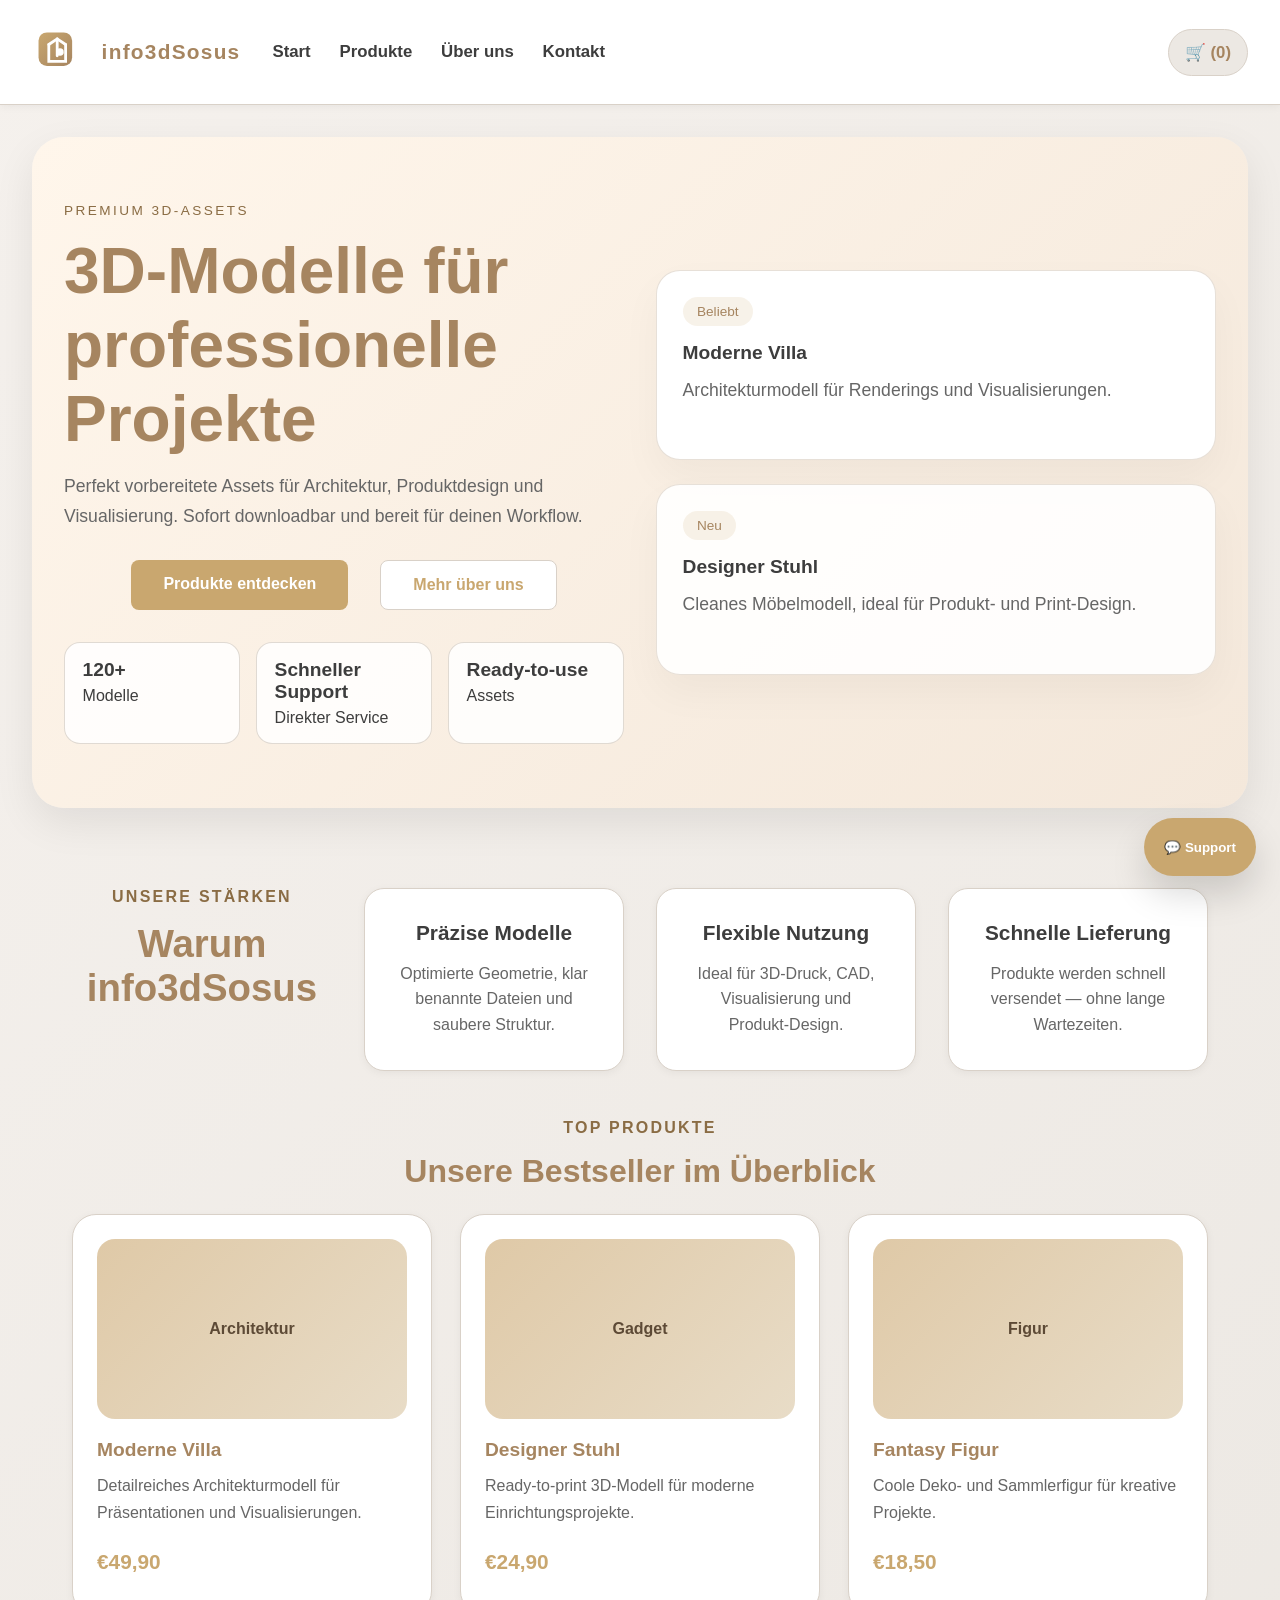
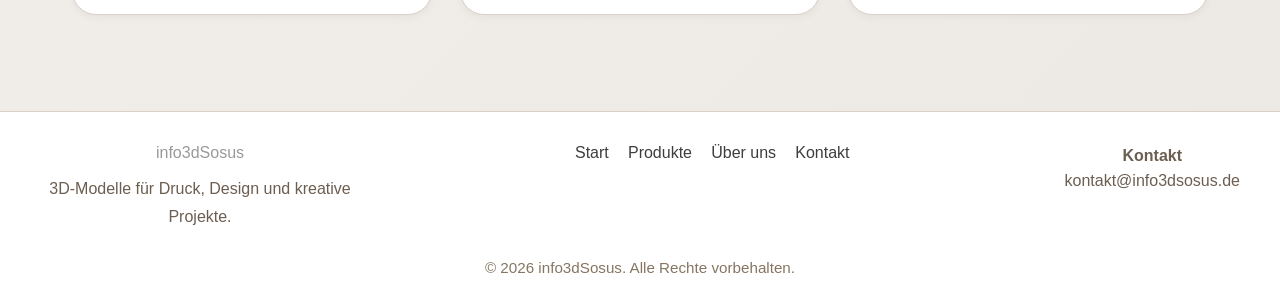
==== 3d-shop/index.html @ 2a109476 "V1.1 Erste Uploud" ====
<!DOCTYPE html>
<html lang="de">
<head>
  <meta charset="UTF-8" />
  <meta name="viewport" content="width=device-width, initial-scale=1.0" />
  <title>info3dSosus - 3D Shop</title>
  <link rel="stylesheet" href="styles.css" />
</head>
<body>
  <header class="site-header">
    <a href="./index.html" class="logo">
      <img src="logo.svg" alt="info3dSosus Logo" class="logo-image" />
      <span>info3dSosus</span>
    </a>
    <nav>
      <a href="./index.html">Start</a>
      <a href="./produkte.html">Produkte</a>
      <a href="./about.html">Über uns</a>
      <a href="./kontakt.html">Kontakt</a>
      <a href="./warenkorb.html" class="cart-link">🛒 (<span id="cart-count">0</span>)</a>
    </nav>
  </header>

  <section class="hero">
    <div class="hero-grid">
      <div class="hero-copy">
        <span class="eyebrow">Premium 3D-Assets</span>
        <h1>3D-Modelle für professionelle Projekte</h1>
        <p>Perfekt vorbereitete Assets für Architektur, Produktdesign und Visualisierung. Sofort downloadbar und bereit für deinen Workflow.</p>
        <div class="hero-actions">
          <a class="button" href="./produkte.html">Produkte entdecken</a>
          <a class="button-secondary" href="./about.html">Mehr über uns</a>
        </div>
        <div class="hero-stats">
          <div>
            <strong>120+</strong>
            <span>Modelle</span>
          </div>
          <div>
            <strong>Schneller Support</strong>
            <span>Direkter Service</span>
          </div>
          <div>
            <strong>Ready-to-use</strong>
            <span>Assets</span>
          </div>
        </div>
      </div>
      <div class="hero-showcase">
        <div class="hero-panel">
          <span class="panel-tag">Beliebt</span>
          <h3>Moderne Villa</h3>
          <p>Architekturmodell für Renderings und Visualisierungen.</p>
        </div>
        <div class="hero-panel hero-panel-soft">
          <span class="panel-tag">Neu</span>
          <h3>Designer Stuhl</h3>
          <p>Cleanes Möbelmodell, ideal für Produkt- und Print-Design.</p>
        </div>
      </div>
    </div>
  </section>

  <section class="features">
    <div class="section-header">
      <p class="small-label">Unsere Stärken</p>
      <h2>Warum info3dSosus</h2>
    </div>
    <div class="feature-item">
      <h3>Präzise Modelle</h3>
      <p>Optimierte Geometrie, klar benannte Dateien und saubere Struktur.</p>
    </div>
    <div class="feature-item">
      <h3>Flexible Nutzung</h3>
      <p>Ideal für 3D-Druck, CAD, Visualisierung und Produkt-Design.</p>
    </div>
    <div class="feature-item">
      <h3>Schnelle Lieferung</h3>
      <p>Produkte werden schnell versendet — ohne lange Wartezeiten.</p>
    </div>
  </section>

  <section class="preview-section">
    <div class="section-header">
      <p class="small-label">Top Produkte</p>
      <h2>Unsere Bestseller im Überblick</h2>
    </div>
    <div class="product-grid">
      <article class="card">
        <div class="card-image">Architektur</div>
        <h2>Moderne Villa</h2>
        <p>Detailreiches Architekturmodell für Präsentationen und Visualisierungen.</p>
        <div class="price">€49,90</div>
      </article>
      <article class="card">
        <div class="card-image">Gadget</div>
        <h2>Designer Stuhl</h2>
        <p>Ready-to-print 3D-Modell für moderne Einrichtungsprojekte.</p>
        <div class="price">€24,90</div>
      </article>
      <article class="card">
        <div class="card-image">Figur</div>
        <h2>Fantasy Figur</h2>
        <p>Coole Deko- und Sammlerfigur für kreative Projekte.</p>
        <div class="price">€18,50</div>
      </article>
    </div>
  </section>

  <footer class="footer">
    <div class="footer-content">
      <div class="footer-brand">
        <div class="logo">info3dSosus</div>
        <p>3D-Modelle für Druck, Design und kreative Projekte.</p>
      </div>
      <div class="footer-links">
        <a href="./index.html">Start</a>
        <a href="./produkte.html">Produkte</a>
        <a href="./about.html">Über uns</a>
        <a href="./kontakt.html">Kontakt</a>
      </div>
      <div class="footer-contact">
        <p><strong>Kontakt</strong></p>
        <p>kontakt@info3dsosus.de</p>
      </div>
    </div>
    <p class="footer-note">© 2026 info3dSosus. Alle Rechte vorbehalten.</p>
  </footer>

  <script src="cart.js"></script>
  <script src="support.js"></script>
  <div class="chat-widget" id="chat-widget">
    <button class="chat-toggle" id="chat-toggle" aria-label="Support chat öffnen">💬 Support</button>
    <div class="chat-panel" id="chat-panel" aria-hidden="true">
      <div class="chat-header">
        <div>
          <strong>Julian</strong>
          <p>Schneller Support direkt im Shop</p>
        </div>
        <button class="chat-close" id="chat-close" aria-label="Chat schließen">✕</button>
      </div>
      <div class="chat-messages" id="chat-messages">
        <div class="chat-message bot">Hi! Wie kann ich dir helfen?</div>
      </div>
      <div class="chat-input-row">
        <input type="text" id="chat-input" placeholder="Frage eingeben..." aria-label="Supportfrage" />
        <button class="button" id="chat-send">Senden</button>
      </div>
    </div>
  </div>
</body>
</html>
---- 3d-shop/styles.css ----
:root {
  --bg: #f5f1ed;
  --card: #faf7f3;
  --text: #3d3d3d;
  --accent: #c9a76f;
  --accent-dark: #a68560;
  --light-bg: #ece8e3;
  --border-color: #d9d1c8;
}

* {
  box-sizing: border-box;
  margin: 0;
  padding: 0;
}

body {
  font-family: 'Segoe UI', Tahoma, Geneva, Verdana, sans-serif;
  color: var(--text);
  background: linear-gradient(135deg, #f5f1ed 0%, #ece8e3 100%);
  min-height: 100vh;
}

.site-header {
  display: flex;
  justify-content: flex-start;
  align-items: center;
  gap: 2rem;
  padding: 1.5rem 2rem;
  border-bottom: 1px solid var(--border-color);
  background: white;
  box-shadow: 0 2px 8px rgba(0, 0, 0, 0.05);
}

.site-header .logo {
  display: inline-flex;
  align-items: center;
  gap: 0.85rem;
  font-size: 1.3rem;
  font-weight: 700;
  letter-spacing: 0.08rem;
  color: var(--accent-dark);
  text-decoration: none;
}

.logo-image {
  width: 56px;
  height: 56px;
  display: inline-block;
}

.site-header nav {
  display: flex;
  flex: 1;
  gap: 1.8rem;
  align-items: center;
  justify-content: flex-start;
  margin-left: 0;
}

.site-header nav a {
  color: var(--text);
  text-decoration: none;
  transition: color 0.2s ease;
  font-size: 1.05rem;
  font-weight: 600;
  padding: 0.75rem 0;
}

.site-header nav a:hover {
  color: var(--accent);
}

.site-header nav a.cart-link {
  background: var(--light-bg);
  padding: 0.75rem 1rem;
  border-radius: 999px;
  border: 1px solid var(--border-color);
  color: var(--accent-dark);
  margin-left: auto;
}

.hero {
  padding: 4rem 2rem;
  background: linear-gradient(135deg, #fff6eb 0%, #f4e8db 100%);
  border-radius: 32px;
  margin: 2rem;
  box-shadow: 0 15px 40px rgba(0, 0, 0, 0.08);
}

.hero-grid {
  display: grid;
  grid-template-columns: repeat(2, minmax(0, 1fr));
  gap: 2rem;
  align-items: center;
}

.hero-copy {
  max-width: 560px;
}

.hero-showcase {
  display: grid;
  gap: 1.5rem;
}

.hero-panel {
  padding: 1.6rem;
  border-radius: 24px;
  background: white;
  box-shadow: 0 18px 40px rgba(0, 0, 0, 0.04);
  border: 1px solid rgba(225, 217, 207, 0.8);
}

.hero-panel-soft {
  background: rgba(255, 255, 255, 0.9);
}

.panel-tag {
  display: inline-flex;
  align-items: center;
  justify-content: center;
  padding: 0.45rem 0.9rem;
  background: rgba(201, 167, 111, 0.15);
  color: var(--accent-dark);
  border-radius: 999px;
  font-size: 0.85rem;
  margin-bottom: 1rem;
}

.hero-panel h3 {
  margin-bottom: 0.75rem;
  font-size: 1.2rem;
}

.hero-panel p {
  color: #6d5a48;
  line-height: 1.7;
}

.hero-stats {
  display: grid;
  grid-template-columns: repeat(3, minmax(0, 1fr));
  gap: 1rem;
  margin-top: 2rem;
}

.hero-stats div {
  background: rgba(255, 255, 255, 0.85);
  border: 1px solid rgba(217, 209, 200, 0.8);
  padding: 1rem 1.1rem;
  border-radius: 16px;
}

.hero-stats strong {
  display: block;
  font-size: 1.2rem;
  margin-bottom: 0.35rem;
}

@media (max-width: 900px) {
  .hero-grid {
    grid-template-columns: 1fr;
  }
}

@media (max-width: 620px) {
  .hero {
    margin: 1.5rem 1rem;
  }
}

.hero h1 {
  font-size: clamp(2.5rem, 5vw, 4rem);
  margin-bottom: 1rem;
  color: var(--accent-dark);
}

.hero p {
  max-width: 620px;
  margin: 0 0 1.75rem;
  color: #666;
  line-height: 1.7;
  font-size: 1.1rem;
  text-align: left;
}

.eyebrow {
  display: inline-block;
  color: #8a6c44;
  text-transform: uppercase;
  letter-spacing: 0.18em;
  font-size: 0.85rem;
  margin-bottom: 1rem;
}

.hero-actions {
  display: flex;
  justify-content: center;
  gap: 1rem;
  flex-wrap: wrap;
  margin-bottom: 1.75rem;
}

.hero-badges {
  display: flex;
  justify-content: center;
  gap: 1rem;
  flex-wrap: wrap;
  margin-top: 1rem;
}

.hero-badges span {
  display: inline-block;
  background: var(--light-bg);
  color: #5d4a36;
  padding: 0.75rem 1.1rem;
  border-radius: 999px;
  font-size: 0.95rem;
  box-shadow: 0 8px 20px rgba(0, 0, 0, 0.04);
}

.button {
  display: inline-block;
  padding: 0.95rem 2rem;
  background: var(--accent);
  color: white;
  border-radius: 8px;
  text-decoration: none;
  font-weight: 600;
  cursor: pointer;
  border: none;
  transition: all 0.2s ease;
}

.button:hover {
  background: var(--accent-dark);
  transform: translateY(-2px);
}

.button-secondary {
  display: inline-block;
  padding: 0.95rem 2rem;
  background: white;
  color: var(--accent);
  border-radius: 8px;
  text-decoration: none;
  font-weight: 600;
  cursor: pointer;
  border: 1px solid var(--border-color);
  transition: all 0.2s ease;
  margin-left: 1rem;
}

.button-secondary:hover {
  background: var(--light-bg);
  border-color: var(--accent);
}

.features {
  display: grid;
  grid-template-columns: repeat(auto-fit, minmax(250px, 1fr));
  gap: 2rem;
  padding: 3rem 2rem;
  max-width: 1200px;
  margin: 0 auto;
}

.preview-section {
  padding: 0 2rem 3rem;
  max-width: 1200px;
  margin: 0 auto;
}

.section-header {
  text-align: center;
  margin-bottom: 1.5rem;
}

.section-header h2 {
  font-size: clamp(2rem, 3vw, 2.5rem);
  color: var(--accent-dark);
  margin-top: 0.5rem;
}

.small-label {
  color: #8a6c44;
  text-transform: uppercase;
  letter-spacing: 0.14em;
  font-weight: 700;
  margin-bottom: 0.5rem;
  display: inline-block;
}

.preview-section h2 {
  font-size: 2rem;
  color: var(--accent-dark);
}

.feature-item {
  background: white;
  border: 1px solid var(--border-color);
  border-radius: 20px;
  padding: 2rem;
  text-align: center;
  transition: transform 0.2s ease, border-color 0.2s ease;
  box-shadow: 0 2px 8px rgba(0, 0, 0, 0.05);
}

.feature-item:hover {
  transform: translateY(-5px);
  border-color: var(--accent);
}

.feature-item h3 {
  margin-bottom: 1rem;
  font-size: 1.3rem;
}

.feature-item p {
  color: #666;
  line-height: 1.6;
}

.products-section {
  padding: 3rem 2rem;
}

.products-section h1 {
  text-align: center;
  margin-bottom: 1rem;
  font-size: 2.5rem;
}

.product-search {
  max-width: 520px;
  margin: 0 auto 2rem;
}

.product-search input {
  width: 100%;
  padding: 1rem 1.2rem;
  border-radius: 14px;
  border: 1px solid var(--border-color);
  background: white;
  color: var(--text);
  font-size: 1rem;
  box-shadow: inset 0 1px 2px rgba(0, 0, 0, 0.05);
}

.product-search input:focus {
  outline: none;
  border-color: var(--accent);
  box-shadow: 0 0 0 4px rgba(201, 167, 111, 0.15);
}

.product-grid {
  display: grid;
  gap: 1.75rem;
  grid-template-columns: repeat(auto-fit, minmax(260px, 1fr));
  max-width: 1200px;
  margin: 0 auto;
}

.card {
  background: white;
  border: 1px solid var(--border-color);
  border-radius: 24px;
  padding: 1.5rem;
  transition: transform 0.2s ease, border-color 0.2s ease;
  box-shadow: 0 2px 8px rgba(0, 0, 0, 0.05);
}

.card:hover {
  transform: translateY(-5px);
  border-color: var(--accent);
  box-shadow: 0 4px 12px rgba(0, 0, 0, 0.1);
}

.card-image {
  height: 180px;
  border-radius: 18px;
  background: linear-gradient(135deg, #dfc9a7, #e8dcc7);
  display: grid;
  place-items: center;
  margin-bottom: 1.3rem;
  color: #5d4a36;
  font-weight: 700;
  text-align: center;
  padding: 1rem;
}

.card h2 {
  margin-bottom: 0.75rem;
  font-size: 1.2rem;
}

.card p {
  margin-bottom: 1.5rem;
  color: #666;
  line-height: 1.65;
  min-height: 2.5rem;
}

.price {
  font-size: 1.3rem;
  font-weight: 700;
  margin-bottom: 1rem;
  color: var(--accent);
}

.card button {
  width: 100%;
  padding: 0.95rem;
  background: var(--accent-dark);
  color: #fff;
  border: none;
  border-radius: 14px;
  cursor: pointer;
  transition: all 0.2s ease;
  font-weight: 600;
}

.card button:hover {
  background: var(--accent);
  transform: translateY(-2px);
}

.about-section {
  padding: 2rem;
  display: flex;
  justify-content: center;
}

.about-card {
  background: white;
  border: 1px solid var(--border-color);
  border-radius: 24px;
  max-width: 720px;
  padding: 2rem;
  box-shadow: 0 2px 8px rgba(0, 0, 0, 0.05);
}

.about-card h1 {
  margin-bottom: 1.5rem;
}

.about-card h2 {
  margin-top: 1.5rem;
  margin-bottom: 0.75rem;
  color: var(--accent-dark);
}

.about-card p {
  color: #666;
  line-height: 1.8;
  margin-bottom: 1rem;
}

.about-card ul {
  list-style: none;
  margin: 1rem 0;
  padding-left: 0;
}

.about-card ul li {
  margin-bottom: 0.8rem;
  color: #555;
  padding-left: 1.5rem;
  position: relative;
}

.about-card ul li:before {
  content: "✓";
  position: absolute;
  left: 0;
  color: var(--accent);
}

.about-card a {
  color: var(--accent);
  text-decoration: none;
}

.about-card a:hover {
  text-decoration: underline;
}

.contact-section {
  padding: 2rem;
  display: flex;
  justify-content: center;
}

.contact-card {
  background: white;
  border: 1px solid var(--border-color);
  border-radius: 24px;
  max-width: 720px;
  padding: 2rem;
  box-shadow: 0 2px 8px rgba(0, 0, 0, 0.05);
}

.contact-card h1 {
  margin-bottom: 1rem;
}

.contact-card > p {
  color: #666;
  line-height: 1.7;
  margin-bottom: 1.5rem;
}

.business-card {
  background: linear-gradient(135deg, #f9f5f0, #f5f1ed);
  border: 2px solid var(--border-color);
  border-radius: 16px;
  padding: 2rem;
  margin: 1rem 0;
}

.footer {
  background: #f7efe8;
  padding: 2.5rem 2rem;
  border-top: 1px solid var(--border-color);
}

.footer-content {
  display: flex;
  gap: 2rem;
  flex-wrap: wrap;
  justify-content: space-between;
  align-items: flex-start;
  max-width: 1200px;
  margin: 0 auto;
}

.footer-brand {
  max-width: 320px;
}

.footer-brand p {
  margin-top: 0.8rem;
  color: #6c5e51;
  line-height: 1.75;
}

.footer-links {
  display: flex;
  gap: 1.2rem;
  flex-wrap: wrap;
  align-items: flex-start;
}

.footer-links a {
  color: var(--text);
  text-decoration: none;
  transition: color 0.2s ease;
}

.footer-links a:hover {
  color: var(--accent-dark);
}

.footer-contact p {
  margin: 0;
  color: #6c5e51;
  line-height: 1.55;
}

.footer-note {
  margin-top: 1.75rem;
  text-align: center;
  color: #857561;
  font-size: 0.95rem;
}

@media (max-width: 720px) {
  .footer-content {
    flex-direction: column;
    align-items: flex-start;
  }

  .footer-note {
    text-align: left;
  }
}

.chat-widget {
  position: fixed;
  right: 1.5rem;
  bottom: 1.5rem;
  z-index: 999;
  display: flex;
  flex-direction: column;
  align-items: flex-end;
  gap: 0.75rem;
}

.chat-toggle {
  display: inline-flex;
  align-items: center;
  justify-content: center;
  min-width: 3.6rem;
  min-height: 3.6rem;
  padding: 0.9rem 1.25rem;
  border-radius: 999px;
  background: var(--accent);
  color: white;
  border: none;
  font-weight: 700;
  cursor: pointer;
  box-shadow: 0 18px 35px rgba(0, 0, 0, 0.15);
}

.chat-panel {
  width: 360px;
  max-width: calc(100vw - 2rem);
  background: white;
  border-radius: 24px;
  box-shadow: 0 25px 60px rgba(0, 0, 0, 0.15);
  overflow: hidden;
  display: none;
  flex-direction: column;
}

.chat-open .chat-panel {
  display: flex;
}

.chat-header {
  display: flex;
  justify-content: space-between;
  align-items: center;
  gap: 1rem;
  padding: 1rem 1.2rem;
  background: var(--light-bg);
}

.chat-header strong {
  display: block;
  font-size: 1rem;
  color: var(--accent-dark);
}

.chat-header p {
  margin: 0.25rem 0 0;
  font-size: 0.9rem;
  color: #675948;
}

.chat-close {
  border: none;
  background: transparent;
  color: #8a6c44;
  font-size: 1.1rem;
  cursor: pointer;
}

.chat-messages {
  padding: 0.75rem 1rem;
  display: grid;
  gap: 0.7rem;
  max-height: 300px;
  overflow-y: auto;
  background: #fffdf8;
}

.chat-message {
  padding: 0.9rem 1rem;
  border-radius: 18px;
  line-height: 1.5;
  font-size: 0.95rem;
}

.chat-message.user {
  background: var(--accent);
  color: white;
  align-self: flex-end;
}

.chat-message.bot {
  background: white;
  border: 1px solid var(--border-color);
  color: #5f5444;
}

.chat-input-row {
  display: flex;
  gap: 0.75rem;
  padding: 1rem;
  border-top: 1px solid var(--border-color);
  background: #faf5ef;
}

.chat-input-row input {
  flex: 1;
  padding: 0.95rem 1rem;
  border: 1px solid var(--border-color);
  border-radius: 14px;
  font-size: 0.95rem;
}

.chat-input-row button {
  min-width: 5.5rem;
  padding: 0.95rem 1rem;
  border-radius: 14px;
}

@media (max-width: 680px) {
  .chat-widget {
    right: 1rem;
    bottom: 1rem;
  }

  .chat-panel {
    width: min(100vw, 100%);
    right: 0;
  }
}

.business-card h2 {
  margin-bottom: 1.5rem;
  color: var(--accent-dark);
  font-size: 1.5rem;
}

.card-content {
  display: flex;
  flex-direction: column;
  gap: 1rem;
}

.card-content p {
  color: #555;
  line-height: 1.6;
}

.card-content strong {
  color: var(--accent-dark);
}

.cart-section {
  padding: 2rem;
  max-width: 1000px;
  margin: 0 auto;
}

.cart-section h1 {
  text-align: center;
  margin-bottom: 2rem;
}

.empty-message {
  text-align: center;
  padding: 3rem;
  background: white;
  border: 1px solid var(--border-color);
  border-radius: 16px;
}

.empty-message p {
  color: #666;
  margin-bottom: 1.5rem;
  font-size: 1.1rem;
}

.cart-table {
  width: 100%;
  border-collapse: collapse;
  margin-bottom: 2rem;
  background: white;
  border-radius: 12px;
  overflow: hidden;
  box-shadow: 0 2px 8px rgba(0, 0, 0, 0.05);
}

.cart-table thead {
  background: var(--light-bg);
  border-bottom: 1px solid var(--border-color);
}

.cart-table th {
  padding: 1rem;
  text-align: left;
  color: var(--accent-dark);
  font-weight: 600;
}

.cart-table td {
  padding: 1rem;
  border-bottom: 1px solid var(--border-color);
  color: #555;
}

.cart-table input {
  width: 60px;
  padding: 0.5rem;
  background: white;
  border: 1px solid var(--border-color);
  color: var(--text);
  border-radius: 6px;
}

.cart-table button {
  padding: 0.5rem 1rem;
  background: rgba(255, 100, 100, 0.3);
  border: 1px solid rgba(255, 100, 100, 0.5);
  color: #cc6666;
  border-radius: 6px;
  cursor: pointer;
  transition: all 0.2s ease;
}

.cart-table button:hover {
  background: rgba(255, 100, 100, 0.5);
}

.cart-summary {
  text-align: center;
  padding: 2rem;
  background: var(--light-bg);
  border-radius: 12px;
}

.cart-summary h3 {
  margin-bottom: 1.5rem;
  font-size: 1.5rem;
  color: var(--accent-dark);
}

.checkout-section {
  padding: 2rem;
  max-width: 1200px;
  margin: 0 auto;
}

.checkout-section h1 {
  text-align: center;
  margin-bottom: 2rem;
  color: var(--accent-dark);
}

.checkout-container {
  display: grid;
  grid-template-columns: 1fr 2fr;
  gap: 2rem;
}

.checkout-summary {
  background: white;
  border: 1px solid var(--border-color);
  border-radius: 16px;
  padding: 2rem;
  height: fit-content;
  box-shadow: 0 2px 8px rgba(0, 0, 0, 0.05);
}

.checkout-summary h2 {
  margin-bottom: 1.5rem;
  color: var(--accent-dark);
}

.checkout-item {
  display: flex;
  justify-content: space-between;
  padding: 1rem 0;
  border-bottom: 1px solid var(--border-color);
}

.item-info {
  display: flex;
  gap: 1rem;
  color: #555;
}

.item-price {
  color: var(--accent);
  font-weight: 600;
}

.checkout-total {
  padding: 1rem 0;
  margin-top: 1rem;
}

.checkout-total h3 {
  color: var(--accent-dark);
}

.checkout-form {
  background: white;
  border: 1px solid var(--border-color);
  border-radius: 16px;
  padding: 2rem;
  box-shadow: 0 2px 8px rgba(0, 0, 0, 0.05);
}

.checkout-form h2 {
  margin-bottom: 1.5rem;
  color: var(--accent-dark);
}

fieldset {
  border: none;
  padding: 0;
  margin: 1.5rem 0;
}

legend {
  font-weight: 600;
  margin-bottom: 1rem;
  color: var(--accent-dark);
}

.form-group {
  margin-bottom: 1rem;
}

.form-group label {
  display: block;
  margin-bottom: 0.5rem;
  font-weight: 500;
  color: #555;
}

.form-group input,
.form-group select {
  width: 100%;
  padding: 0.75rem;
  border: 1px solid var(--border-color);
  border-radius: 8px;
  font-size: 1rem;
  color: var(--text);
  background: white;
}

.form-group input:focus,
.form-group select:focus {
  outline: none;
  border-color: var(--accent);
  box-shadow: 0 0 0 3px rgba(201, 167, 111, 0.1);
}

.form-row {
  display: grid;
  grid-template-columns: 1fr 1fr;
  gap: 1rem;
}

.radio-label {
  display: flex;
  align-items: center;
  margin-bottom: 0.75rem;
  cursor: pointer;
  color: #555;
}

.radio-label input {
  width: auto;
  margin-right: 0.75rem;
  cursor: pointer;
}

.card-details {
  background: var(--light-bg);
  padding: 1rem;
  border-radius: 12px;
}

.form-actions {
  display: flex;
  gap: 1rem;
  justify-content: flex-end;
  margin-top: 2rem;
  padding-top: 2rem;
  border-top: 1px solid var(--border-color);
}

.footer {
  text-align: center;
  padding: 2rem;
  color: #999;
  border-top: 1px solid var(--border-color);
  margin-top: 3rem;
  background: white;
}

@media (max-width: 768px) {
  .site-header {
    flex-direction: column;
    gap: 1rem;
  }
  
  .site-header nav {
    flex-wrap: wrap;
    gap: 1rem;
    justify-content: center;
  }
  
  .button-secondary {
    margin-left: 0;
    margin-top: 0.5rem;
  }
  
  .checkout-container {
    grid-template-columns: 1fr;
  }
  
  .thank-you-container {
    padding: 1rem;
  }
  
  .action-buttons {
    flex-direction: column;
    gap: 1rem;
  }
  
  .action-buttons a {
    width: 100%;
    text-align: center;
  }
}

/* Thank You Section */
.thank-you-section {
  padding: 2rem;
  display: flex;
  justify-content: center;
  align-items: center;
  min-height: 70vh;
}

.thank-you-container {
  background: white;
  border-radius: 24px;
  padding: 3rem;
  box-shadow: 0 4px 16px rgba(0, 0, 0, 0.08);
  max-width: 700px;
  text-align: center;
}

.success-icon {
  font-size: 4rem;
  color: #4CAF50;
  margin-bottom: 1rem;
  display: inline-block;
  background: rgba(76, 175, 80, 0.1);
  width: 80px;
  height: 80px;
  border-radius: 50%;
  display: flex;
  align-items: center;
  justify-content: center;
  line-height: 1;
}

.thank-you-container h1 {
  color: var(--accent-dark);
  font-size: 2.2rem;
  margin-bottom: 0.5rem;
}

.subtitle {
  color: #666;
  font-size: 1.1rem;
  margin-bottom: 2rem;
}

.thank-you-card {
  background: var(--light-bg);
  border-radius: 16px;
  padding: 2rem;
  margin: 2rem 0;
  text-align: left;
}

.info-block {
  margin-bottom: 1.5rem;
  padding-bottom: 1.5rem;
  border-bottom: 1px solid var(--border-color);
}

.info-block:last-child {
  border-bottom: none;
  margin-bottom: 0;
  padding-bottom: 0;
}

.info-block h3 {
  color: var(--accent-dark);
  margin-bottom: 1rem;
  font-size: 1.1rem;
}

.info-list {
  list-style: none;
  padding: 0;
}

.info-list li {
  margin-bottom: 0.75rem;
  color: #555;
  padding-left: 1.5rem;
  position: relative;
  line-height: 1.6;
}

.info-list li:before {
  content: "✓";
  position: absolute;
  left: 0;
  color: #4CAF50;
  font-weight: bold;
}

.order-number {
  display: flex;
  align-items: center;
  gap: 1rem;
  background: white;
  padding: 1rem;
  border-radius: 12px;
  border: 2px dashed var(--accent);
}

.order-number span {
  font-size: 1.1rem;
  font-weight: 600;
  color: var(--accent-dark);
  flex: 1;
}

.copy-btn {
  background: var(--accent);
  color: white;
  border: none;
  padding: 0.5rem 1rem;
  border-radius: 8px;
  cursor: pointer;
  font-weight: 600;
  transition: all 0.2s ease;
}

.copy-btn:hover {
  background: var(--accent-dark);
  transform: translateY(-2px);
}

.action-buttons {
  display: flex;
  gap: 1rem;
  justify-content: center;
  margin-top: 2rem;
}

.action-buttons a {
  padding: 1rem 1.5rem;
}
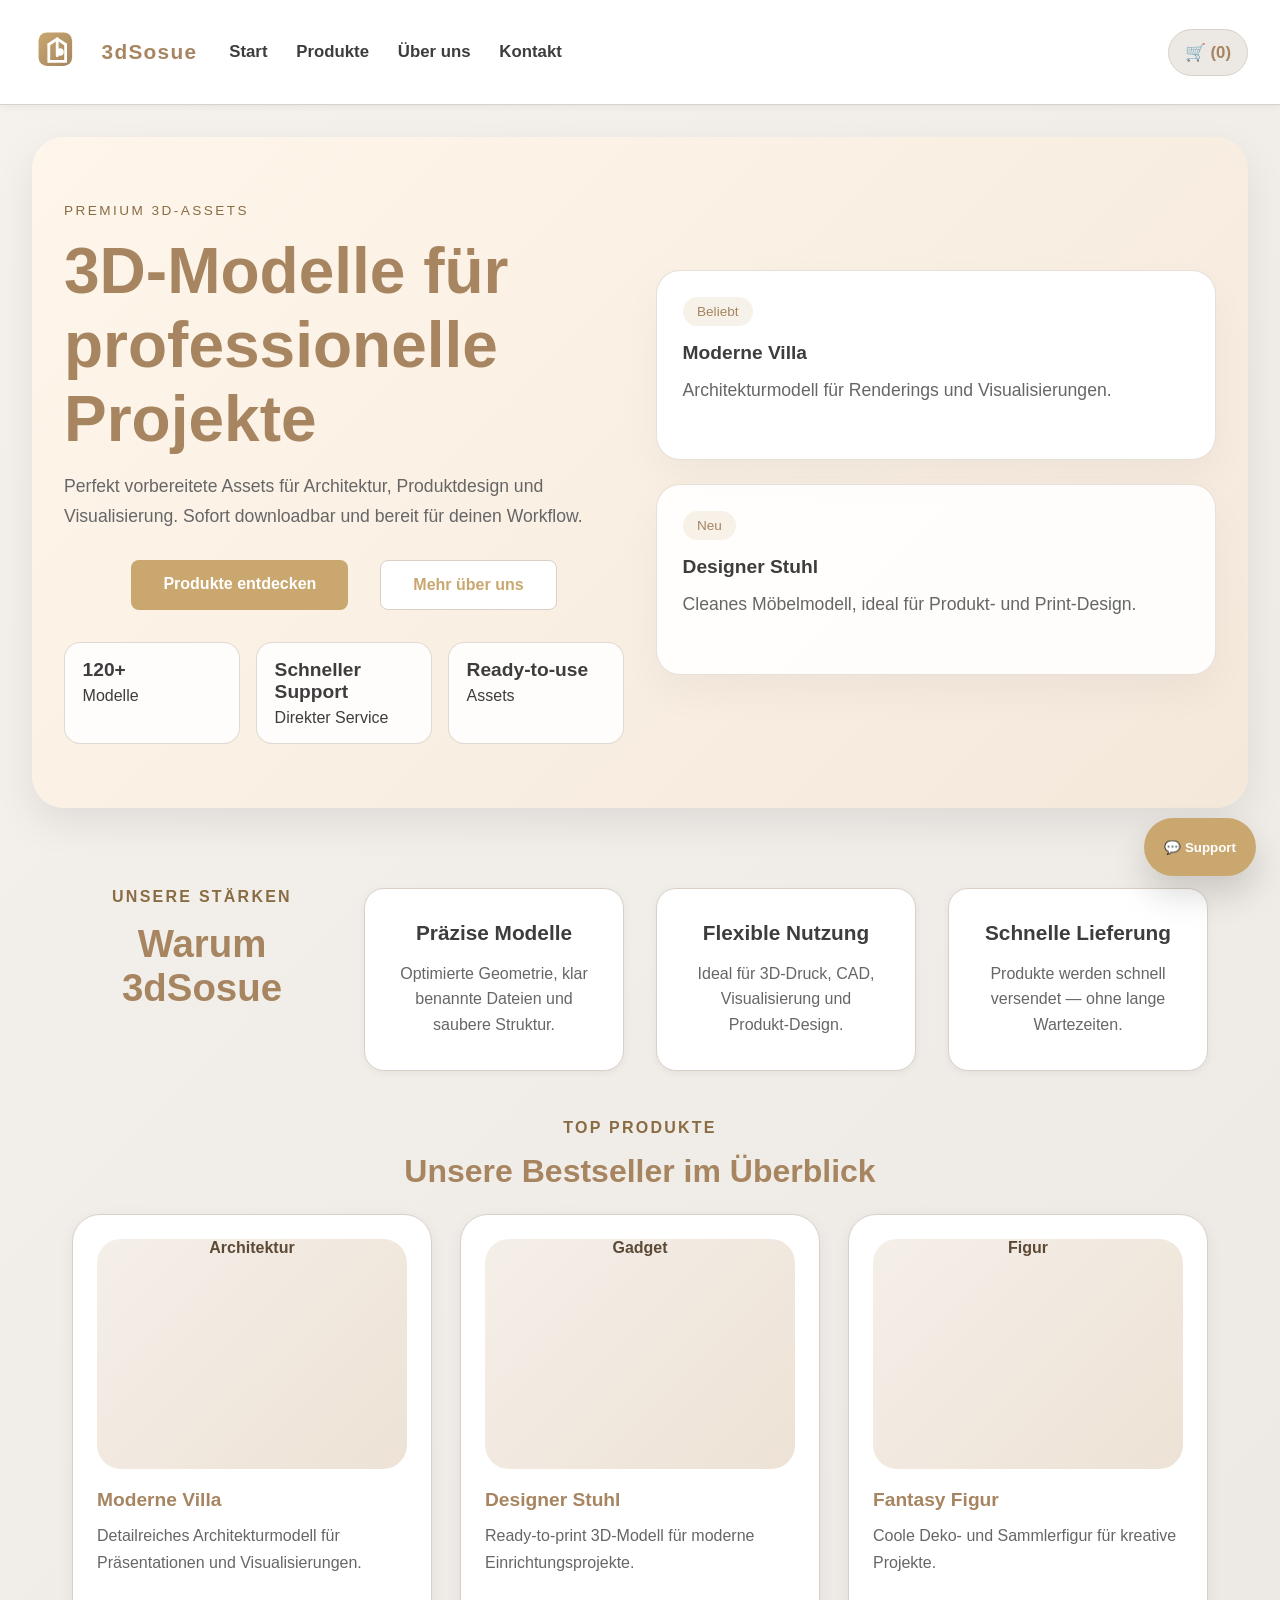
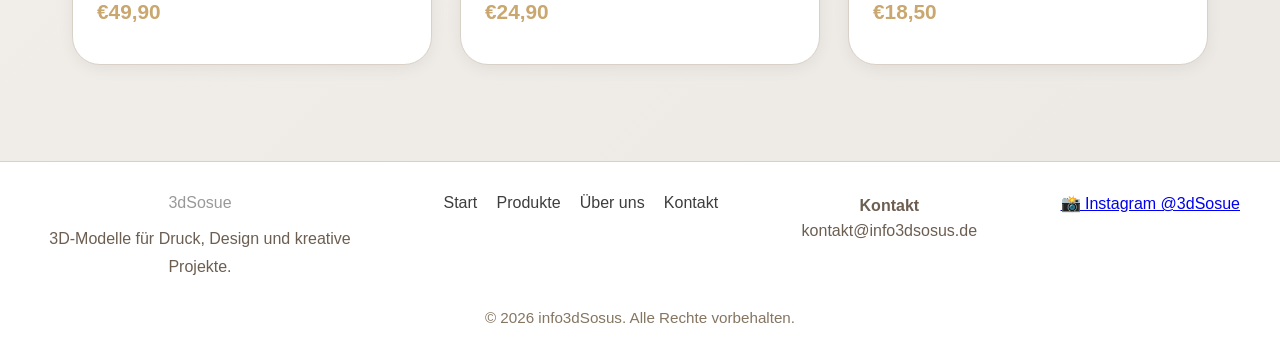
==== commit 668dc052: "wow mm" ====
--- a/3d-shop/index.html
+++ b/3d-shop/index.html
@@ -3,14 +3,14 @@
 <head>
   <meta charset="UTF-8" />
   <meta name="viewport" content="width=device-width, initial-scale=1.0" />
-  <title>info3dSosus - 3D Shop</title>
+  <title>3dSosue - 3D Shop</title>
   <link rel="stylesheet" href="styles.css" />
 </head>
 <body>
   <header class="site-header">
     <a href="./index.html" class="logo">
-      <img src="logo.svg" alt="info3dSosus Logo" class="logo-image" />
-      <span>info3dSosus</span>
+      <img src="logo.svg" alt="3dSosue Logo" class="logo-image" />
+      <span>3dSosue</span>
     </a>
     <nav>
       <a href="./index.html">Start</a>
@@ -64,7 +64,7 @@
   <section class="features">
     <div class="section-header">
       <p class="small-label">Unsere Stärken</p>
-      <h2>Warum info3dSosus</h2>
+      <h2>Warum 3dSosue</h2>
     </div>
     <div class="feature-item">
       <h3>Präzise Modelle</h3>
@@ -110,7 +110,7 @@
   <footer class="footer">
     <div class="footer-content">
       <div class="footer-brand">
-        <div class="logo">info3dSosus</div>
+        <div class="logo">3dSosue</div>
         <p>3D-Modelle für Druck, Design und kreative Projekte.</p>
       </div>
       <div class="footer-links">
@@ -122,6 +122,9 @@
       <div class="footer-contact">
         <p><strong>Kontakt</strong></p>
         <p>kontakt@info3dsosus.de</p>
+      </div>
+      <div class="socials">
+        <a href="https://instagram.com/3dSosue" target="_blank" rel="noopener">📸 Instagram @3dSosue</a>
       </div>
     </div>
     <p class="footer-note">© 2026 info3dSosus. Alle Rechte vorbehalten.</p>
--- a/3d-shop/styles.css
+++ b/3d-shop/styles.css
@@ -159,7 +159,8 @@
 }
 
 @media (max-width: 900px) {
-  .hero-grid {
+  .hero-grid,
+  .shop-hero-grid {
     grid-template-columns: 1fr;
   }
 }
@@ -167,6 +168,9 @@
 @media (max-width: 620px) {
   .hero {
     margin: 1.5rem 1rem;
+  }
+  .shop-hero {
+    padding: 2rem 1rem 1rem;
   }
 }
 
@@ -218,6 +222,44 @@
   border-radius: 999px;
   font-size: 0.95rem;
   box-shadow: 0 8px 20px rgba(0, 0, 0, 0.04);
+}
+
+.shop-hero {
+  padding: 3rem 2rem 1.5rem;
+  background: linear-gradient(135deg, #fff8f0 0%, #f5efe7 100%);
+}
+
+.shop-hero-grid {
+  max-width: 1200px;
+  margin: 0 auto;
+  display: grid;
+  grid-template-columns: 1fr 1fr;
+  gap: 1.75rem;
+  align-items: flex-start;
+}
+
+.shop-hero-copy {
+  max-width: 560px;
+}
+
+.shop-highlight-panel {
+  display: grid;
+  gap: 1rem;
+}
+
+.feature-item {
+  background: white;
+  border: 1px solid var(--border-color);
+  border-radius: 20px;
+  padding: 1.75rem;
+  text-align: left;
+  transition: transform 0.2s ease, border-color 0.2s ease;
+  box-shadow: 0 2px 10px rgba(0, 0, 0, 0.06);
+}
+
+.feature-item:hover {
+  transform: translateY(-4px);
+  border-color: var(--accent);
 }
 
 .button {
@@ -333,8 +375,11 @@
 }
 
 .product-search {
-  max-width: 520px;
+  max-width: 720px;
   margin: 0 auto 2rem;
+  display: flex;
+  gap: 0.75rem;
+  align-items: center;
 }
 
 .product-search input {
@@ -352,6 +397,37 @@
   outline: none;
   border-color: var(--accent);
   box-shadow: 0 0 0 4px rgba(201, 167, 111, 0.15);
+}
+
+.sort-label {
+  color: #5d4a36;
+  font-weight: 600;
+  display: inline-flex;
+  align-items: center;
+  gap: 0.5rem;
+}
+
+.sort-label select {
+  padding: 0.7rem 0.9rem;
+  border-radius: 12px;
+  border: 1px solid var(--border-color);
+  background: white;
+  color: var(--text);
+  font-size: 0.95rem;
+}
+
+@media (max-width: 620px) {
+  .product-search {
+    flex-direction: column;
+    gap: 0.5rem;
+  }
+  .sort-label {
+    width: 100%;
+    justify-content: space-between;
+  }
+  .sort-label select {
+    width: 48%;
+  }
 }
 
 .product-grid {
@@ -365,29 +441,169 @@
 .card {
   background: white;
   border: 1px solid var(--border-color);
+  border-radius: 28px;
+  padding: 1.5rem;
+  transition: transform 0.25s ease, border-color 0.25s ease, box-shadow 0.25s ease;
+  box-shadow: 0 4px 16px rgba(0, 0, 0, 0.06);
+  position: relative;
+}
+
+.card:hover {
+  transform: translateY(-6px);
+  border-color: rgba(201, 167, 111, 0.9);
+  box-shadow: 0 10px 26px rgba(0, 0, 0, 0.12);
+}
+
+.card-badge {
+  position: absolute;
+  top: 1rem;
+  left: 1rem;
+  display: inline-flex;
+  align-items: center;
+  justify-content: center;
+  padding: 0.45rem 0.9rem;
+  font-size: 0.8rem;
+  font-weight: 700;
+  text-transform: uppercase;
+  letter-spacing: 0.08em;
+  border-radius: 999px;
+  color: white;
+  z-index: 2;
+}
+
+.badge-new {
+  background: #d07a4d;
+}
+
+.badge-hot {
+  background: #6b4e1b;
+}
+
+.card-image {
+  height: 230px;
   border-radius: 24px;
-  padding: 1.5rem;
-  transition: transform 0.2s ease, border-color 0.2s ease;
-  box-shadow: 0 2px 8px rgba(0, 0, 0, 0.05);
-}
-
-.card:hover {
-  transform: translateY(-5px);
-  border-color: var(--accent);
-  box-shadow: 0 4px 12px rgba(0, 0, 0, 0.1);
-}
-
-.card-image {
-  height: 180px;
-  border-radius: 18px;
-  background: linear-gradient(135deg, #dfc9a7, #e8dcc7);
-  display: grid;
-  place-items: center;
+  background: linear-gradient(135deg, #f5efe9, #ede2d5);
+  display: block;
   margin-bottom: 1.3rem;
   color: #5d4a36;
   font-weight: 700;
   text-align: center;
-  padding: 1rem;
+  position: relative;
+  overflow: hidden;
+}
+
+.card-image img {
+  width: 100%;
+  height: 100%;
+  object-fit: cover;
+  object-position: center 35%; /* show more of upper area (flower) */
+  display: block;
+  margin-left: 0;
+  border-radius: 24px;
+  transform-origin: center;
+  transition: transform 0.3s ease;
+  cursor: zoom-in;
+}
+
+.card-image:hover img {
+  transform: scale(1.03);
+}
+
+/* Thumbnails for multi-view products */
+.thumbnails {
+  display: flex;
+  gap: 0.6rem;
+  padding: 10px 0 6px 0;
+  justify-content: flex-start;
+}
+.product-thumb {
+  width: 56px;
+  height: 56px;
+  object-fit: cover;
+  border: 1px solid var(--border-color);
+  cursor: pointer;
+  border-radius: 16px;
+  box-shadow: 0 6px 10px rgba(0,0,0,0.06);
+  transition: transform 0.2s ease, border-color 0.2s ease;
+}
+.product-thumb:hover {
+  transform: translateY(-2px);
+  border-color: var(--accent);
+}
+.product-thumb.active {
+  outline: 2px solid rgba(201,167,111,0.3);
+  outline-offset: 3px;
+}
+
+.lightbox {
+  position: fixed;
+  inset: 0;
+  background: rgba(18, 13, 8, 0.85);
+  display: none;
+  align-items: center;
+  justify-content: center;
+  padding: 1.5rem;
+  z-index: 9999;
+}
+
+.lightbox.show {
+  display: flex;
+}
+
+.lightbox img {
+  max-width: 100%;
+  max-height: 100%;
+  border-radius: 22px;
+  box-shadow: 0 30px 60px rgba(0,0,0,0.35);
+}
+
+.lightbox-close {
+  position: absolute;
+  top: 1.2rem;
+  right: 1.2rem;
+  width: 3rem;
+  height: 3rem;
+  border-radius: 50%;
+  background: rgba(255,255,255,0.15);
+  border: 1px solid rgba(255,255,255,0.35);
+  color: white;
+  font-size: 1.2rem;
+  cursor: pointer;
+  display: inline-flex;
+  align-items: center;
+  justify-content: center;
+}
+
+.lightbox-close:hover {
+  background: rgba(255,255,255,0.25);
+}
+
+/* make sure all swatches and small thumbnails use the same rounding rhythm */
+.color-swatch, .cart-color-swatch, .logo-image {
+  border-radius: 12px;
+}
+
+.toast {
+  position: fixed;
+  left: 50%;
+  bottom: 1.5rem;
+  transform: translateX(-50%) translateY(10px);
+  background: rgba(51, 34, 17, 0.94);
+  color: #fff;
+  padding: 0.85rem 1.25rem;
+  border-radius: 999px;
+  box-shadow: 0 16px 40px rgba(0, 0, 0, 0.18);
+  font-size: 0.95rem;
+  letter-spacing: 0.01em;
+  opacity: 0;
+  pointer-events: none;
+  transition: opacity 0.2s ease, transform 0.2s ease;
+  z-index: 2000;
+}
+
+.toast.show {
+  opacity: 1;
+  transform: translateX(-50%) translateY(0);
 }
 
 .card h2 {
@@ -426,6 +642,47 @@
   transform: translateY(-2px);
 }
 
+/* Farbauswahl in Produktkarten */
+.color-field {
+  display: block;
+  margin-bottom: 0.75rem;
+  color: #5d4a36;
+  font-weight: 600;
+}
+
+.color-field .product-color {
+  width: 100%;
+  padding: 0.65rem 0.9rem;
+  border-radius: 12px;
+  border: 1px solid var(--border-color);
+  background: white;
+  color: var(--text);
+  font-size: 0.95rem;
+  margin-top: 0.4rem;
+}
+
+.color-field .product-color:focus {
+  outline: none;
+  border-color: var(--accent);
+  box-shadow: 0 0 0 4px rgba(201,167,111,0.08);
+}
+
+/* Swatch layout */
+.color-control {
+  display: flex;
+  gap: 0.6rem;
+  align-items: center;
+}
+
+.color-swatch {
+  width: 36px;
+  height: 36px;
+  border-radius: 50%;
+  border: 1px solid var(--border-color);
+  box-shadow: 0 2px 6px rgba(0,0,0,0.06);
+  flex: 0 0 36px;
+}
+
 .about-section {
   padding: 2rem;
   display: flex;
@@ -517,6 +774,30 @@
   border-radius: 16px;
   padding: 2rem;
   margin: 1rem 0;
+}
+
+.business-card .business-inner {
+  display: flex;
+  gap: 1.25rem;
+  align-items: center;
+  justify-content: space-between;
+}
+
+.business-card .contact-logo img {
+  width: 200px;
+  height: auto;
+  display: block;
+  border-radius: 8px;
+}
+
+@media (max-width: 720px) {
+  .business-card .business-inner {
+    flex-direction: column;
+    align-items: flex-start;
+  }
+  .business-card .contact-logo img {
+    width: 140px;
+  }
 }
 
 .footer {
@@ -793,6 +1074,20 @@
   color: #555;
 }
 
+.cart-color {
+  display: flex;
+  align-items: center;
+  gap: 0.6rem;
+}
+
+.cart-color-swatch {
+  width: 20px;
+  height: 20px;
+  border-radius: 50%;
+  border: 1px solid var(--border-color);
+  display: inline-block;
+}
+
 .cart-table input {
   width: 60px;
   padding: 0.5rem;
